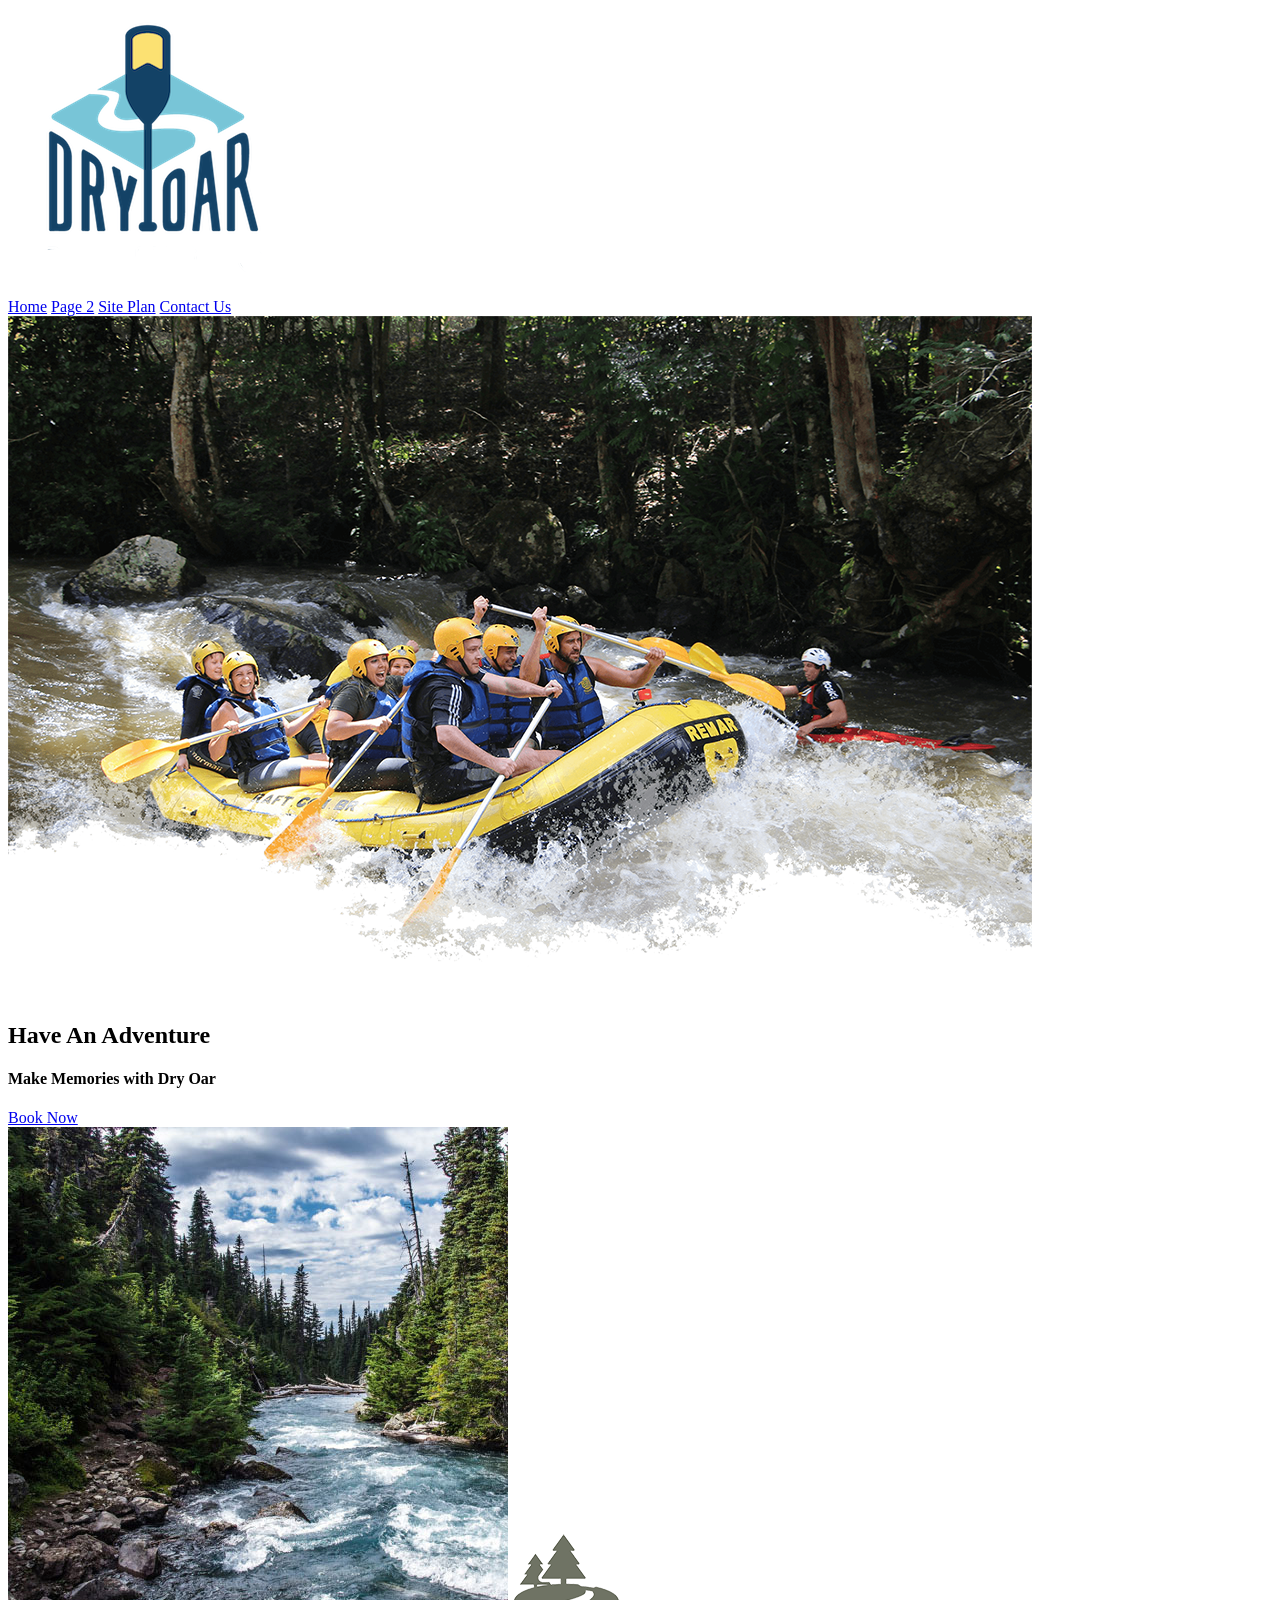
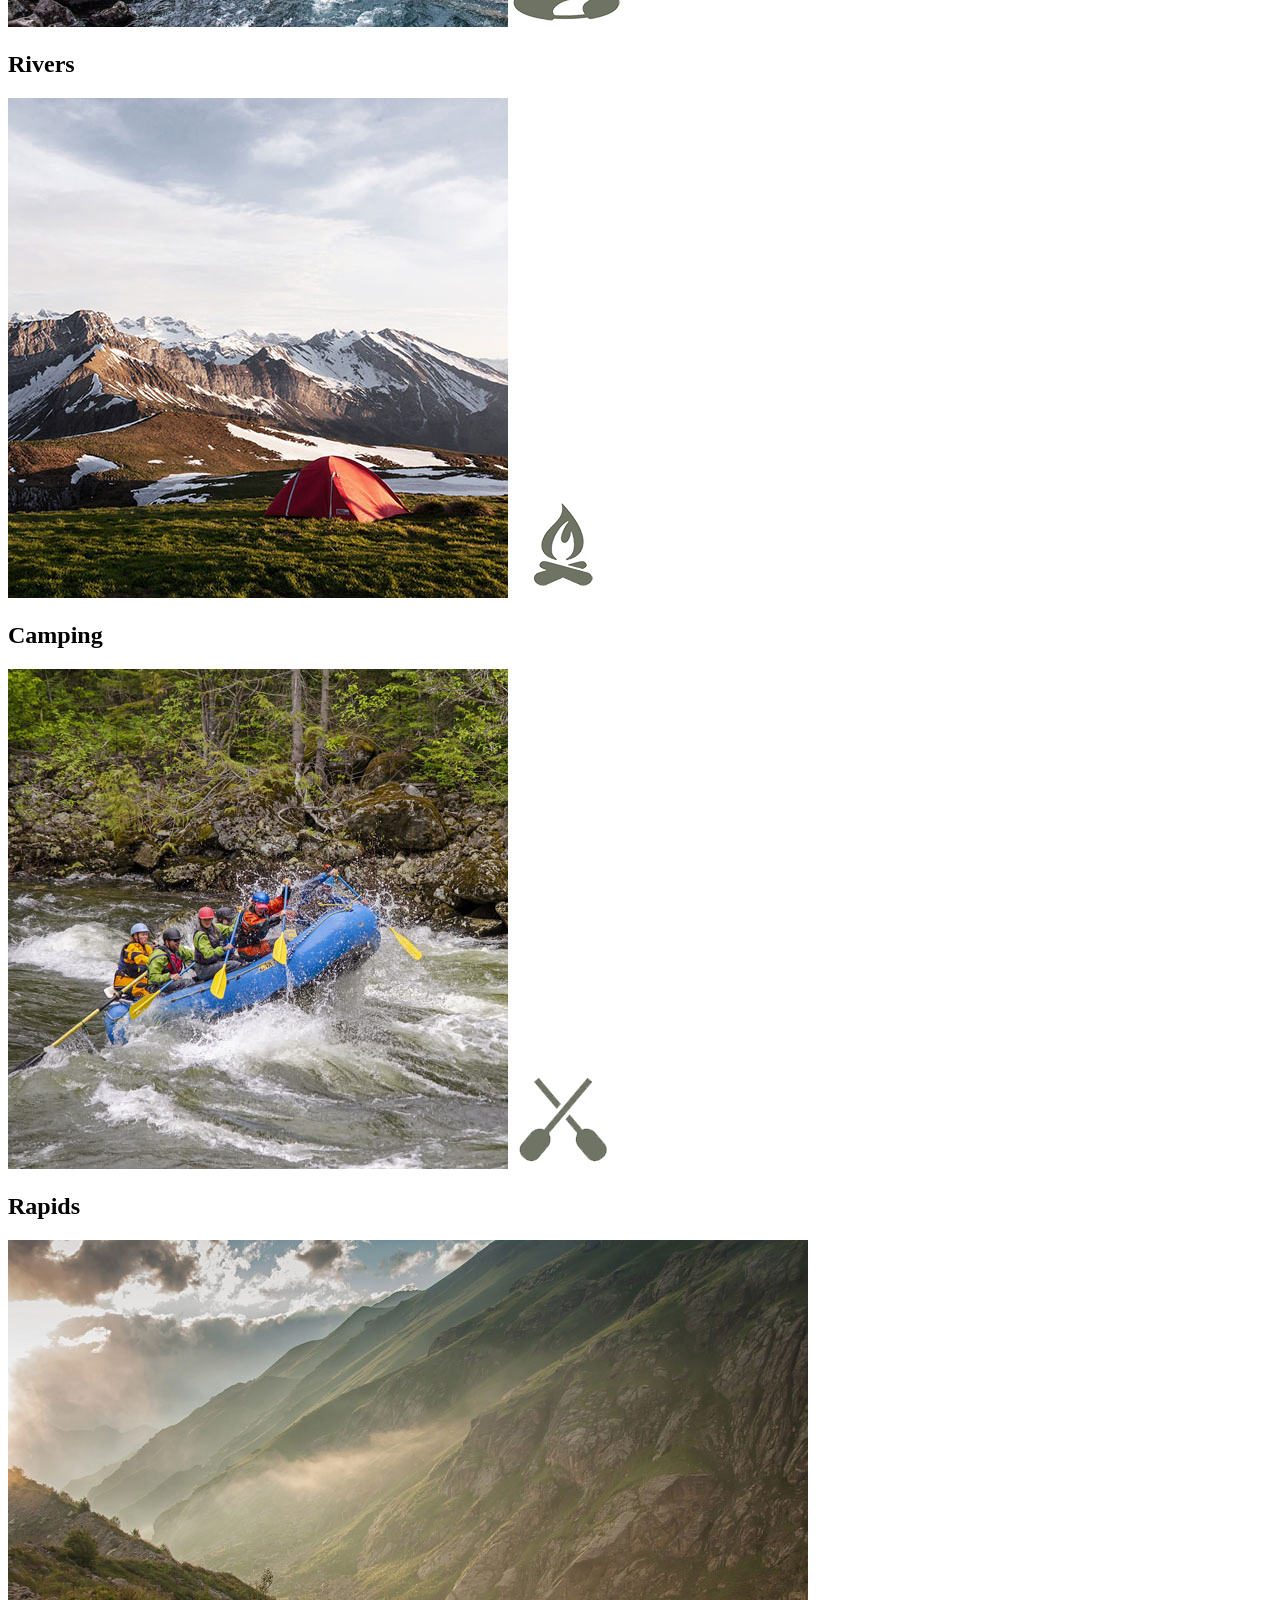
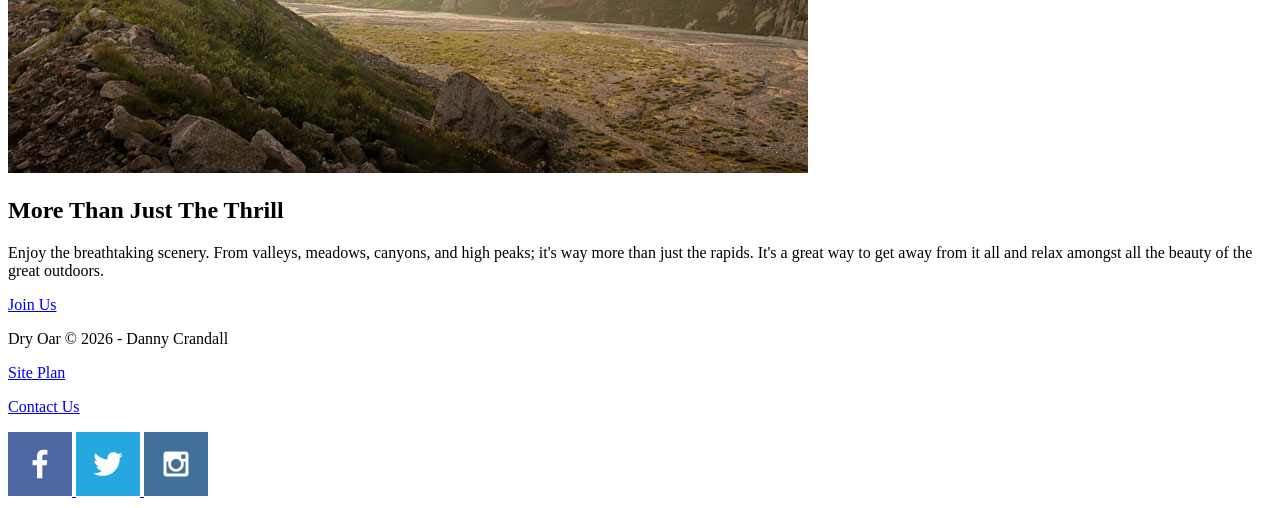
==== wwr/index.html @ 43582ebe "main" ====
<!DOCTYPE html>
<html lang="en">
<head>
    <meta charset="UTF-8">
    <meta name="viewport" content="width=device-width, initial-scale=1.0">
    <title>Dry Oar | White Water Rafting</title>
</head>
<body>
    <header>
        <a id="logo_link" href="index.html">
            <img class="logo" src="images/logo.png" alt="Dry Oar Logo"/>
        </a>
        <nav>
            <a href="index.html">Home</a>
            <a href="#">Page 2</a>
            <a href="#">Site Plan</a>
            <a href="#">Contact Us</a>
        </nav>
    </header>

    <div id="hero">
        <div id="hero-box">
            <img id="hero-img" src="images/hero.png" alt="People enjoying white water rafting">
        </div>

        <section id="hero-msg">
            <h1 class="home-title">Have An Adventure</h1>
            <h4>Make Memories with Dry Oar</h4>
            <div class="button-box">
                <a class="book" href="contactus.html">Book Now</a>
            </div>
        </section>
    </div>
<main class="home-grid">
      <section class="rivers-card">
        <img class="card-img" src="images/rivers.png" alt="river in forest" />
        <img class="icon" src="images/river_icon.png" alt="river icon" />
        <h2>Rivers</h2>
      </section>

      <section class="camping-card">
        <img class="card-img" src="images/camping.png" alt="tent in mountains" />
        <img class="icon" src="images/fire_icon.png" alt="fire icon" />
        <h2>Camping</h2>
      </section>

      <section class="rapids-card">
        <img class="card-img" src="images/rapids.png" alt="rafting boat" />
        <img class="icon" src="images/oars.png" alt="oars icon" />
        <h2>Rapids</h2>
      </section>

      <img class="mountains" src="images/mountains.png" alt="Misty mountains" />

      <section class="msg">
        <h2>More Than Just The Thrill</h2>
        <p>
          Enjoy the breathtaking scenery. From valleys, meadows, canyons, and high
          peaks; it's way more than just the rapids. It's a great way to get away
          from it all and relax amongst all the beauty of the great outdoors.
        </p>
        <a class="join" href="rivers.html">Join Us</a>
      </section>
    </main>

    <footer>
      <p>Dry Oar &copy; 2026 - Danny Crandall</p>
      <p><a href="site-plan-rafting.html">Site Plan</a></p>
      <p><a href="contactus.html">Contact Us</a></p>

      <div class="social">
        <a href="https://facebook.com">
          <img src="images/facebook.png" alt="fb icon" />
        </a>
        <a href="https://twitter.com">
          <img src="images/twitter.png" alt="twitter icon" />
        </a>
        <a href="https://instagram.com">
          <img src="images/instagram.png" alt="instagram icon" />
        </a>
      </div>
    </footer>

</body>
</html>
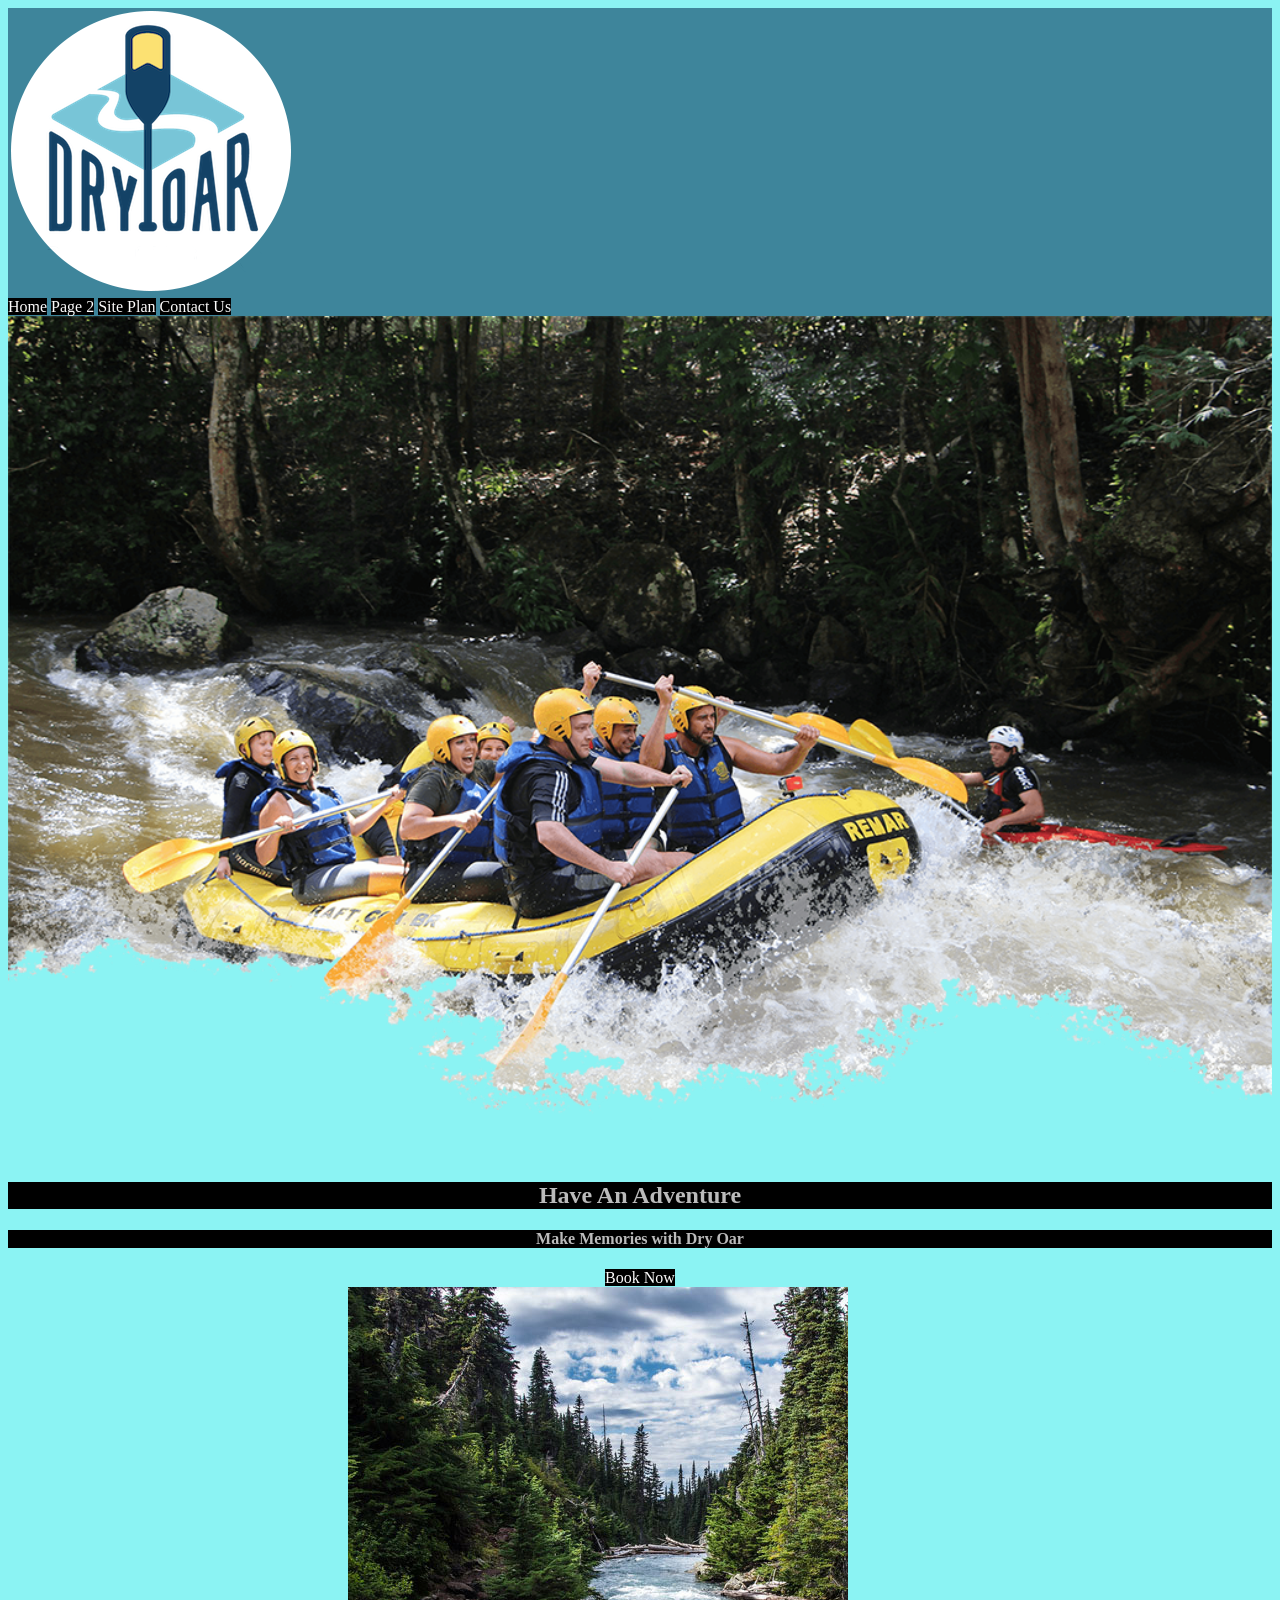
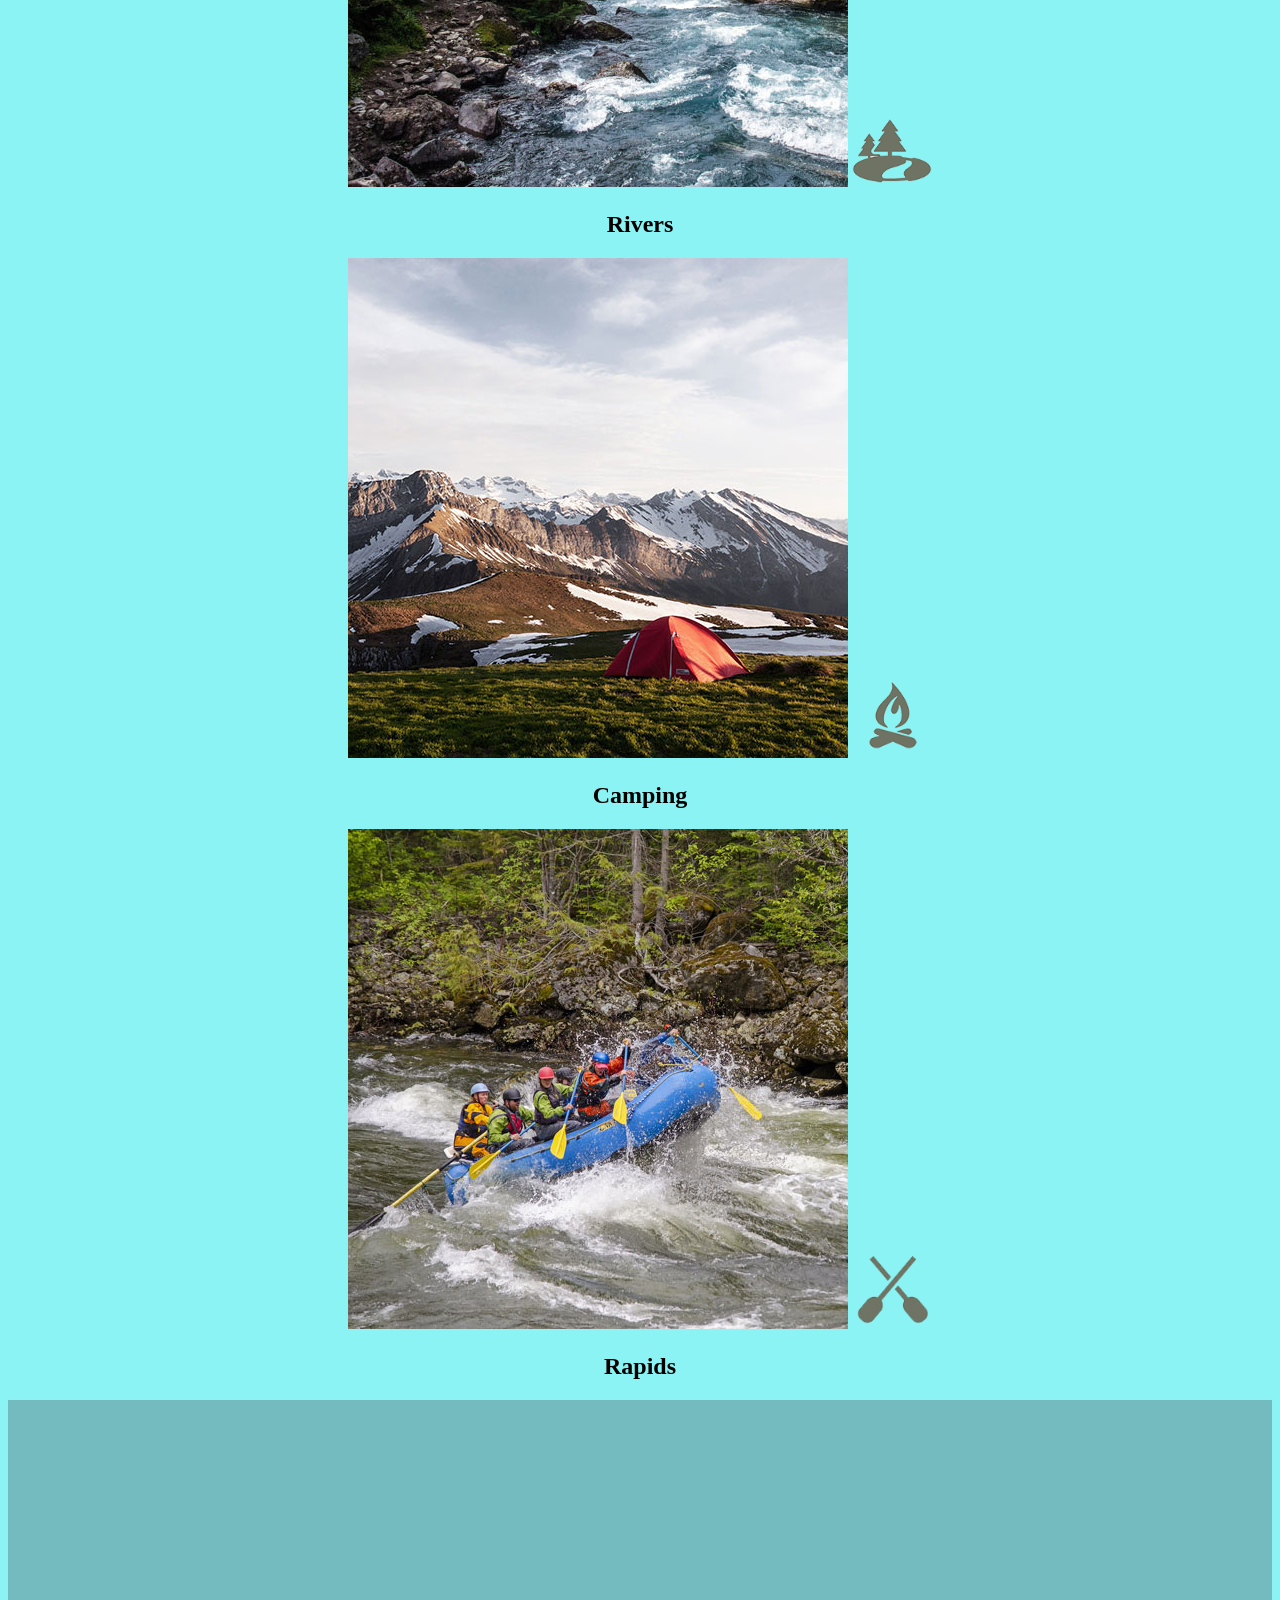
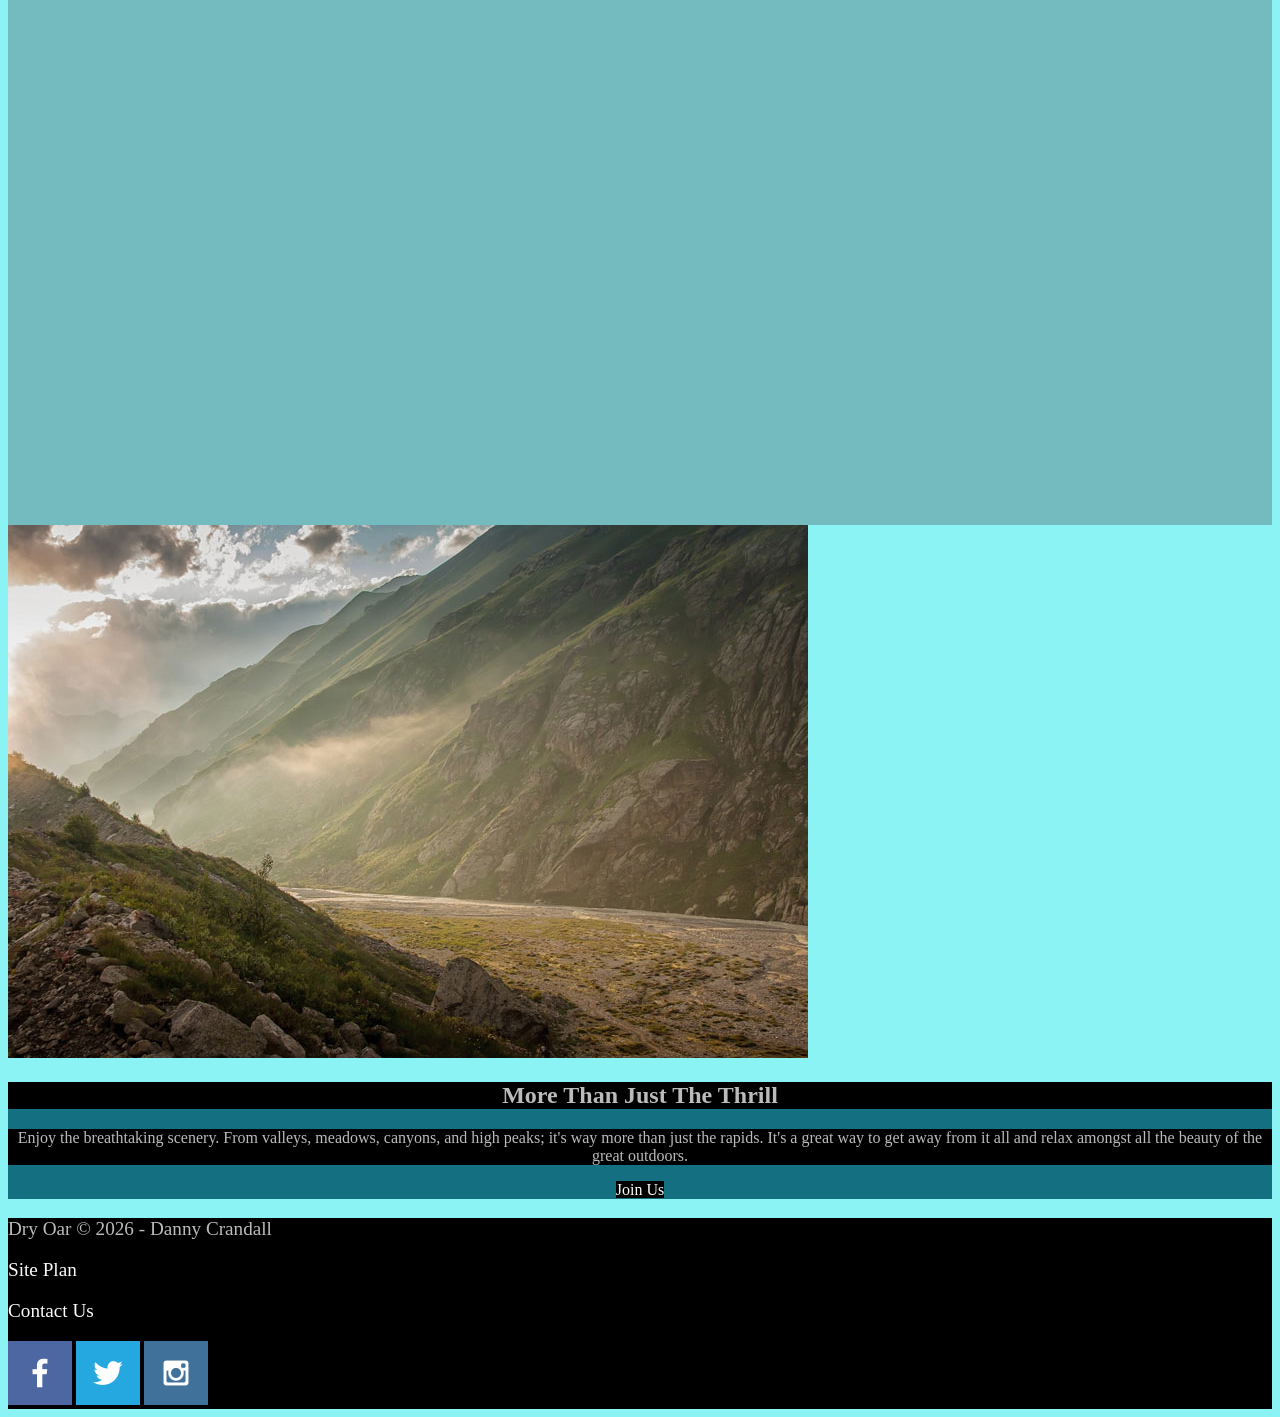
==== commit 4689435a: "commit" ====
--- a/wwr/index.html
+++ b/wwr/index.html
@@ -4,6 +4,7 @@
     <meta charset="UTF-8">
     <meta name="viewport" content="width=device-width, initial-scale=1.0">
     <title>Dry Oar | White Water Rafting</title>
+    <link rel="stylesheet" href="styles/style.css">
 </head>
 <body>
     <header>
@@ -43,13 +44,13 @@
         <img class="icon" src="images/fire_icon.png" alt="fire icon" />
         <h2>Camping</h2>
       </section>
-
+      
       <section class="rapids-card">
         <img class="card-img" src="images/rapids.png" alt="rafting boat" />
         <img class="icon" src="images/oars.png" alt="oars icon" />
         <h2>Rapids</h2>
       </section>
-
+      <div id="background"></div> 
       <img class="mountains" src="images/mountains.png" alt="Misty mountains" />
 
       <section class="msg">
@@ -81,5 +82,11 @@
       </div>
     </footer>
 
+        <div id="content">
+
+      </div>
+
+
+
 </body>
 </html>
--- a/wwr/styles/style.css
+++ b/wwr/styles/style.css
@@ -0,0 +1,119 @@
+#element {
+    max-width: 1600px;
+    margin: 0 auto;
+}
+nav a {
+    text-align: center;
+}
+#hero-msg h1{
+    text-align: center;
+}
+#hero-msg h4 {
+    text-align: center;
+}
+.button-box {
+    text-align: center;
+}
+main section {
+    text-align: center;
+}
+
+#background {
+    height: 725px;
+}
+
+body {
+    background-color: #8bf3f3; 
+}
+header {
+    background-color:rgb(62, 133, 155);
+}
+nav a:hover {
+    background-color: rgb(37, 176, 201);
+}
+.book, .join {
+    background-color: rgb(14, 174, 202);
+}
+.book:hover, .join:hover {
+    background-color: rgb(37, 194, 204);
+}
+#background {
+    background-color: rgb(116, 187, 192);
+}
+.msg {
+    background-color: rgb(20, 111, 129);
+}
+footer {
+    background-color: rgb(21, 143, 180);
+}
+nav a:hover {
+    background-color: black;
+    color: #bbbbbb;
+}    
+nav a {
+    background-color: black;
+    color: #bbbbbb;
+}    
+.home-title {
+    background-color: black;
+    color: #bbbbbb;
+}    
+h4 {
+    background-color: black;
+    color: #bbbbbb;
+}    
+.book, .join {
+    background-color: black;
+    color: #bbbbbb;
+}    
+.book:hover, .join:hover {
+    background-color: black;
+    color: #bbbbbb;
+}    
+.msg h2 {
+    background-color: black;
+    color: #bbbbbb;
+}    
+.msg p {
+    background-color: black;
+    color: #bbbbbb;
+}    
+footer {
+    background-color: black;
+    color: #bbbbbb;
+}    
+footer a {
+    background-color: black;
+    color: #bbbbbb;
+}    
+footer a:hover {
+    background-color: black;
+    color: #bbbbbb;
+}    
+.icon {
+    width: 80px;
+}
+#hero-img {
+    width: 100%;
+}
+nav a {
+    text-align: center;
+    color: #fcfbfb;
+    text-decoration: none;
+}    
+.book, .join {
+    text-align: center;
+    color: #fcfbfb;
+    text-decoration: none;
+}    
+footer a {
+    text-align: center;
+    color: #fcfbfb;
+    text-decoration: none;
+}    
+footer p {
+    font-size: 1.2em;
+}    
+footer p a:hover {
+    text-decoration: underline;
+}    
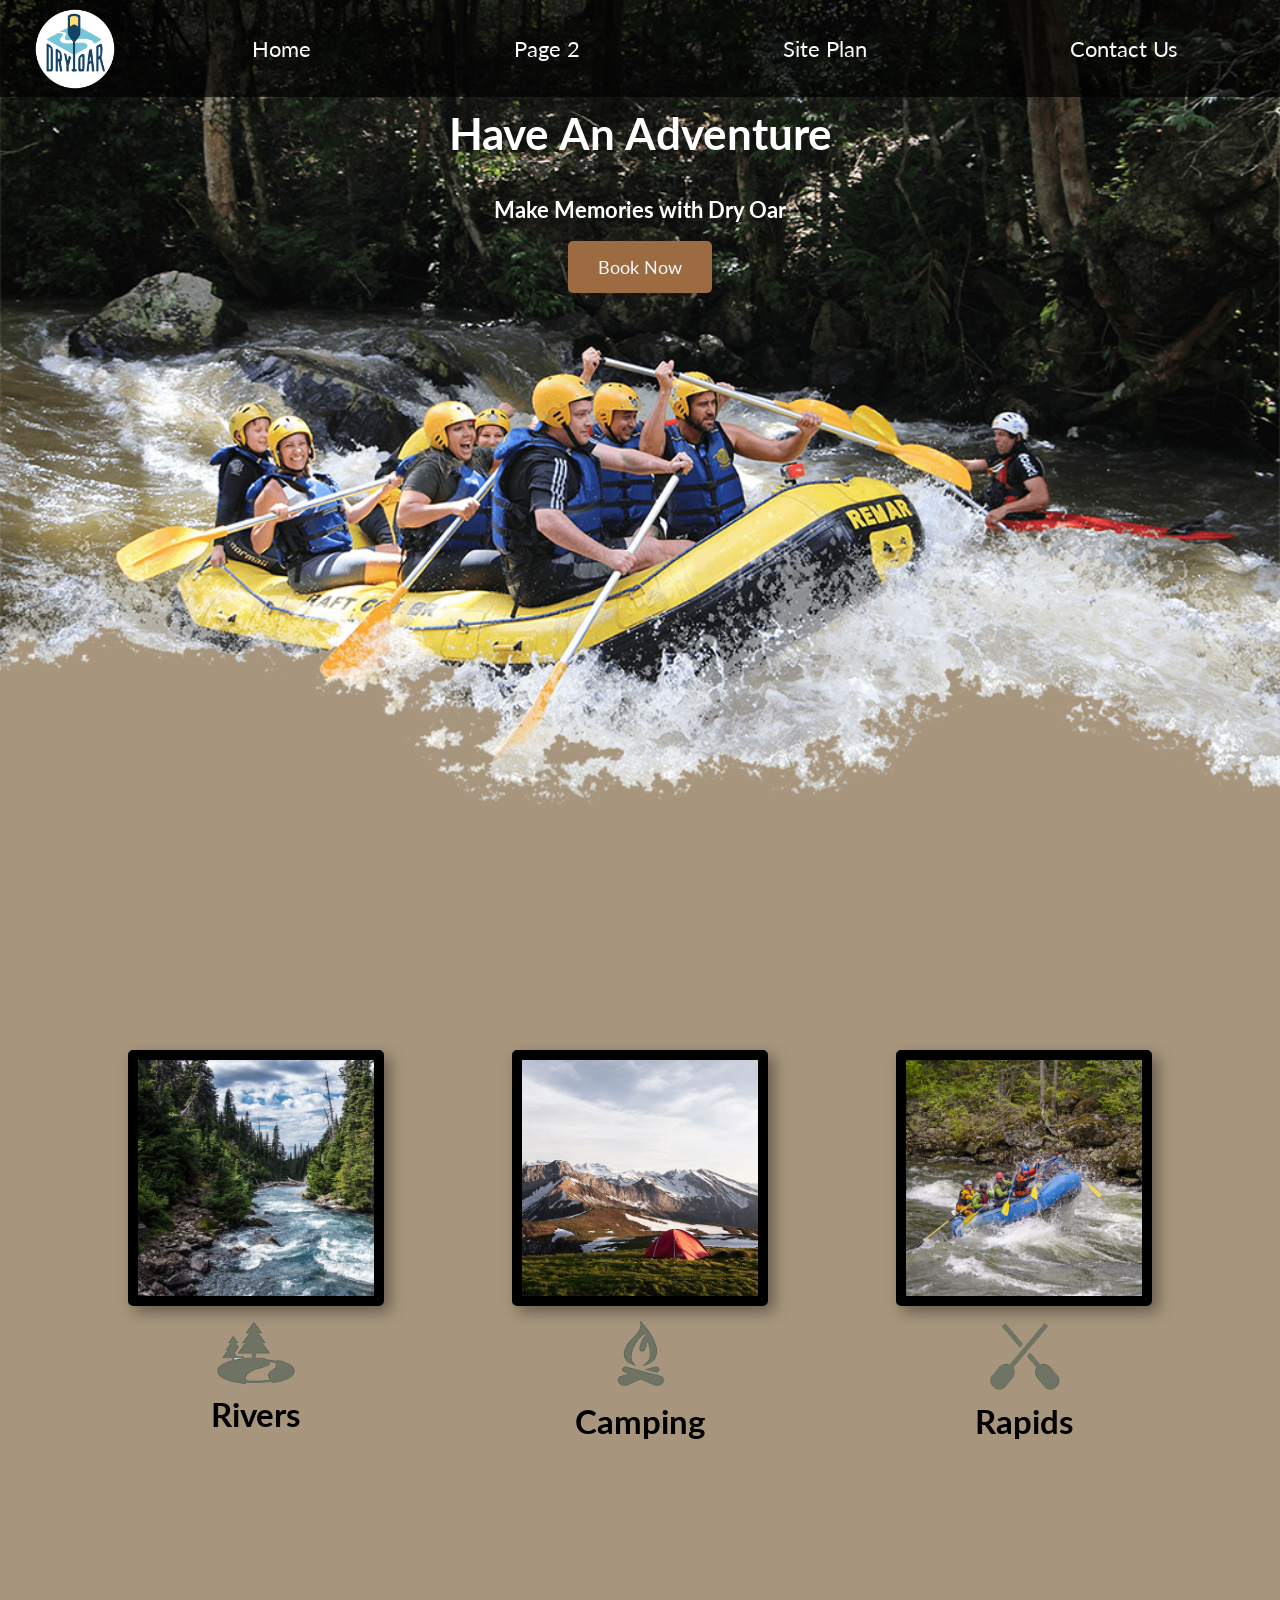
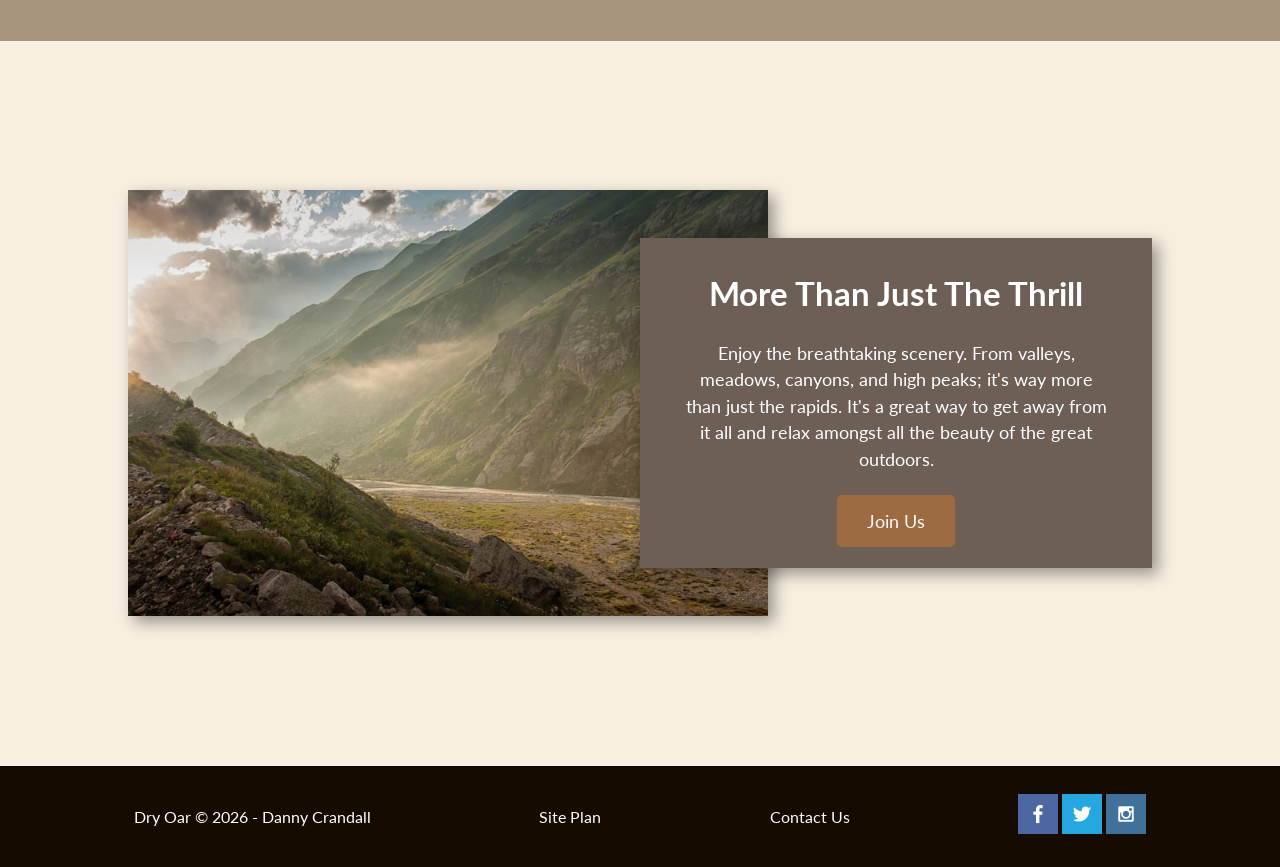
==== commit eac2eb4c: "fixed it" ====
--- a/wwr/index.html
+++ b/wwr/index.html
@@ -14,8 +14,8 @@
         <nav>
             <a href="index.html">Home</a>
             <a href="#">Page 2</a>
-            <a href="#">Site Plan</a>
-            <a href="#">Contact Us</a>
+            <a href="site-plan-rafting.html">Site Plan</a>
+            <a href="contactus.html">Contact Us</a>
         </nav>
     </header>
 
--- a/wwr/styles/style.css
+++ b/wwr/styles/style.css
@@ -1,9 +1,67 @@
+@import url('https://fonts.googleapis.com/css2?family=Lato:wght@400;700&display=swap');
+
+body {
+    background-color: #3d352a;
+    font-family: 'Lato', Helvetica, sans-serif;
+    font-size: 22px;
+    margin: 0;
+    padding: 0;
+}
+
+h2 {
+    margin: 0;
+}
+
+#logo_link {
+    padding-top: 5px;
+}
+
+.home-title {
+    font-family: 'Lato', Helvetica, sans-serif;
+    font-size: 2em;
+    margin-top: 10px;
+}
+
+.book, .join {
+    font-family: 'Lato', Helvetica, sans-serif;
+    font-size: 18px;
+    padding: 10px 20px;
+    border-radius: 5px;
+    text-decoration: none;
+    margin-top: 50px;
+}
+
+.msg p {
+    font-family: 'Lato', Helvetica, sans-serif;
+    font-size: .8em;
+    padding: 10px;
+    line-height: 1.5em;
+}
+
+footer .social img {
+    padding-top: 0 5px;
+    width: 40px;
+}
+
+.card-img {
+    border: 10px solid black;
+    box-shadow: 6px 6px 15px rgba(0, 0, 0, 0.4);
+    border-radius: 5px;
+    display: block;
+}
+
+main section img {
+    box-sizing: border-box;
+}
+
 #element {
     max-width: 1600px;
     margin: 0 auto;
 }
 nav a {
     text-align: center;
+    padding: 35px;
+    background-color: none !important;
 }
 #hero-msg h1{
     text-align: center;
@@ -23,97 +81,237 @@
 }
 
 body {
-    background-color: #8bf3f3; 
+    background-color: rgb(167, 150, 125);
 }
 header {
-    background-color:rgb(62, 133, 155);
+    background-color:rgba(0, 0, 0, 0.7);
+    display: grid;
+    grid-template-columns: 150px auto;
+}
+.book, .join {
+    padding: 15px 30px;
+}
+#background {
+    background-color: rgb(248, 239, 224);
+}
+.msg {
+    background-color: rgb(109, 95, 85);
+    padding: 35px;
 }
 nav a:hover {
-    background-color: rgb(37, 176, 201);
-}
+    color: #eaffdc;
+    transform: scale(1.1);                                                                                                      
+}    
+nav a {
+    color: #ffffff;
+    transition: transform 0.3s ease;
+    display: inline-block;
+}    
+.home-title {
+    color: #ffffff;
+}    
+h4 {
+    color: #ffffff;
+}    
 .book, .join {
-    background-color: rgb(14, 174, 202);
-}
+    background-color: rgb(156, 107, 66);
+    color: #ffffff;
+}    
 .book:hover, .join:hover {
-    background-color: rgb(37, 194, 204);
-}
-#background {
-    background-color: rgb(116, 187, 192);
-}
-.msg {
-    background-color: rgb(20, 111, 129);
-}
+    background-color: rgb(59, 32, 20);
+    color: #ffffff;
+}    
+.msg h2 {
+    color: #ffffff;
+}    
+.msg p {
+    color: #ffffff;
+    padding-bottom: 15px;
+}    
 footer {
-    background-color: rgb(21, 143, 180);
-}
-nav a:hover {
-    background-color: black;
-    color: #bbbbbb;
-}    
-nav a {
-    background-color: black;
-    color: #bbbbbb;
-}    
-.home-title {
-    background-color: black;
-    color: #bbbbbb;
-}    
-h4 {
-    background-color: black;
-    color: #bbbbbb;
-}    
-.book, .join {
-    background-color: black;
-    color: #bbbbbb;
-}    
-.book:hover, .join:hover {
-    background-color: black;
-    color: #bbbbbb;
-}    
-.msg h2 {
-    background-color: black;
-    color: #bbbbbb;
-}    
-.msg p {
-    background-color: black;
-    color: #bbbbbb;
-}    
-footer {
-    background-color: black;
-    color: #bbbbbb;
+    background-color: rgb(22, 11, 1);
+    color: #ffffff;
+    padding: 25px 50px;
+    display: flex;
+    justify-content: space-around;
+    align-items: center;
 }    
 footer a {
-    background-color: black;
-    color: #bbbbbb;
+    color: #ffffff;
+    font-size: 16px;
 }    
 footer a:hover {
-    background-color: black;
-    color: #bbbbbb;
+    color: #fdfccf;
 }    
 .icon {
     width: 80px;
-}
+    padding-top: 10px;
+}
+nav a {
+    text-align: center;
+    color: #fcfbfb;
+    text-decoration: none;
+}    
+.book, .join {
+    text-align: center;
+    color: #fcfbfb;
+    text-decoration: none;
+}    
+footer a {
+    text-align: center;
+    color: #fcfbfb;
+    text-decoration: none;
+}    
+footer p {
+    font-size: 16px;
+}    
+footer p a:hover {
+    text-decoration: underline;
+}    
+
+.rivers-card, .camping-card, .rapids-card {
+    margin: 200px 0;
+}
+
+nav{
+    display: flex;
+    justify-content: space-around;
+    background-color: none;
+}
+
+#logo_link {
+    padding-top: 5px;
+    justify-self: center;
+    align-self: center;
+}
+
+#hero {
+    display: grid;
+    grid-template-columns: 1fr 3fr 1fr;
+    margin-top: -100px; 
+    height: 100%;
+    overflow: hidden;
+}
+
+#hero-box {
+    grid-column: 1/4;
+    grid-row: 1/3;
+    z-index: -1;
+    height: 100%;
+}
+
+#hero-msg h4 {
+    color: white;
+}
+
 #hero-img {
     width: 100%;
-}
-nav a {
-    text-align: center;
-    color: #fcfbfb;
-    text-decoration: none;
-}    
-.book, .join {
-    text-align: center;
-    color: #fcfbfb;
-    text-decoration: none;
-}    
-footer a {
-    text-align: center;
-    color: #fcfbfb;
-    text-decoration: none;
-}    
-footer p {
-    font-size: 1.2em;
-}    
-footer p a:hover {
-    text-decoration: underline;
-}    +    height: 100%;
+    object-fit: cover;
+    object-position: bottom center;
+    display: block;
+    
+}
+
+#hero-msg {
+    grid-column: 2/3;
+    grid-row: 1/2;
+    margin-top: 100px;
+}
+
+.home-grid {
+  display: grid;
+  grid-template-columns: repeat(10, 1fr);
+}
+
+.card-img, .mountains {
+    width: 100%;
+    box-shadow: 6px 6px 15px rgba(0, 0, 0, 0.4);
+}
+
+.rivers-card {
+    grid-column: 2/4;
+    grid-row: 2/3;
+}
+
+#background {
+    grid-column: 1/11;
+    grid-row: 4/9;
+}
+
+.mountains {
+    grid-column: 2/7;
+    grid-row: 5/8;
+}
+
+.msg {
+    grid-column: 6/10;
+    grid-row: 6/7;
+    box-shadow: 6px 6px 15px rgba(0, 0, 0, 0.4);
+}
+
+.camping-card {
+    grid-column: 5/7;
+    grid-row: 2/3;
+}
+
+.rapids-card {
+    grid-column: 8/10;
+    grid-row: 2/3;
+}
+
+.logo {
+    width: 80px;
+}
+
+
+
+
+@media screen and (max-width: 900px) {
+    #hero, .home-grid {
+        display: block;
+        height: auto;
+    }
+    header{
+        height: auto;
+    }
+    nav, footer {
+        flex-direction: column;
+    }
+    nav a {
+        display: block;
+        padding: 15px;
+    }
+    #hero {
+        margin-top: 0;
+    }
+    #hero-msg {
+        margin-top: 0;
+        height: 90px;
+    }
+    #hero-msg h4 {
+        display: none;
+    }
+    #hero-msg h1 {
+        color: #000000;
+    }
+    .home-title {
+        font-size: 25px;
+    }
+    .rivers-card, .camping-card, .rapids-card { 
+        margin: 50px auto;
+        width: 60%;
+        display: block;
+    }
+    #background {
+        display: none;
+    }
+    .mountains, .msg {
+        width: 80%;
+        display: block;
+        margin: 0 auto;
+    }
+    footer {
+        margin-top: 25px;
+    }
+}
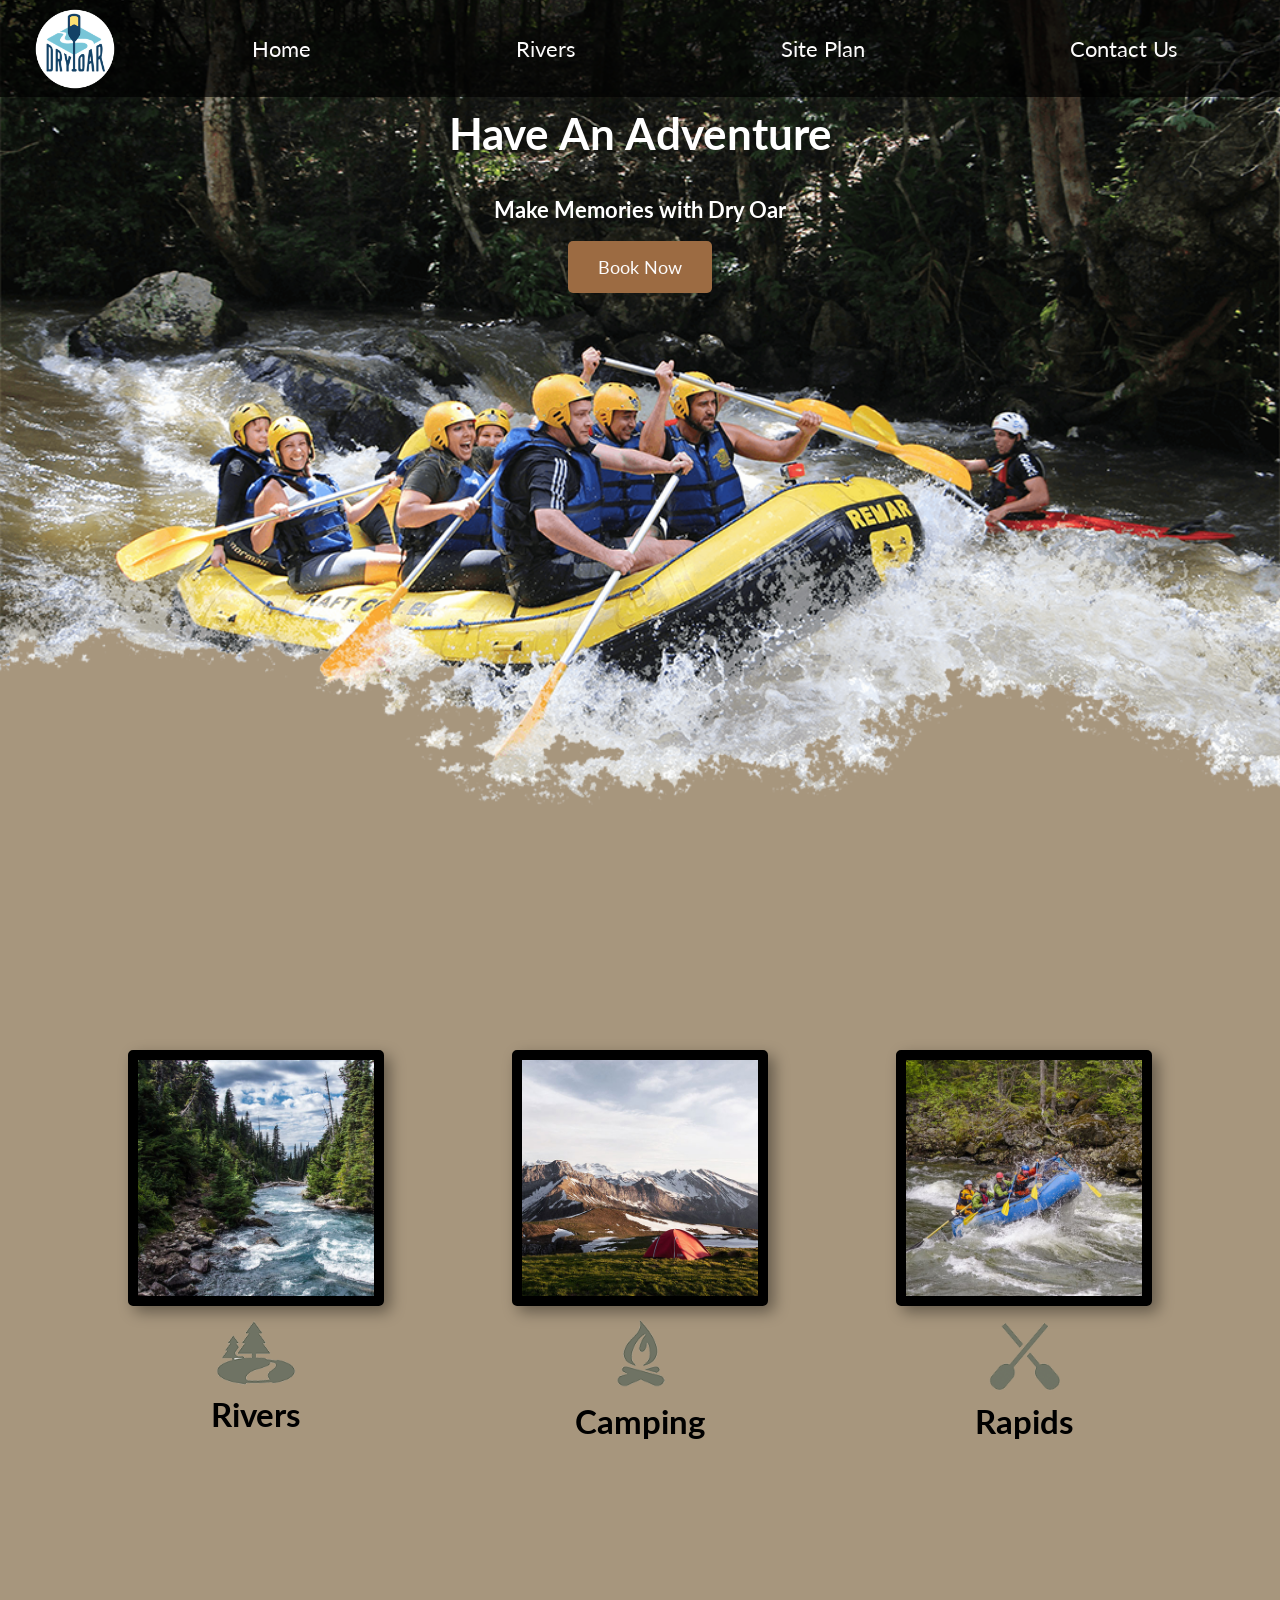
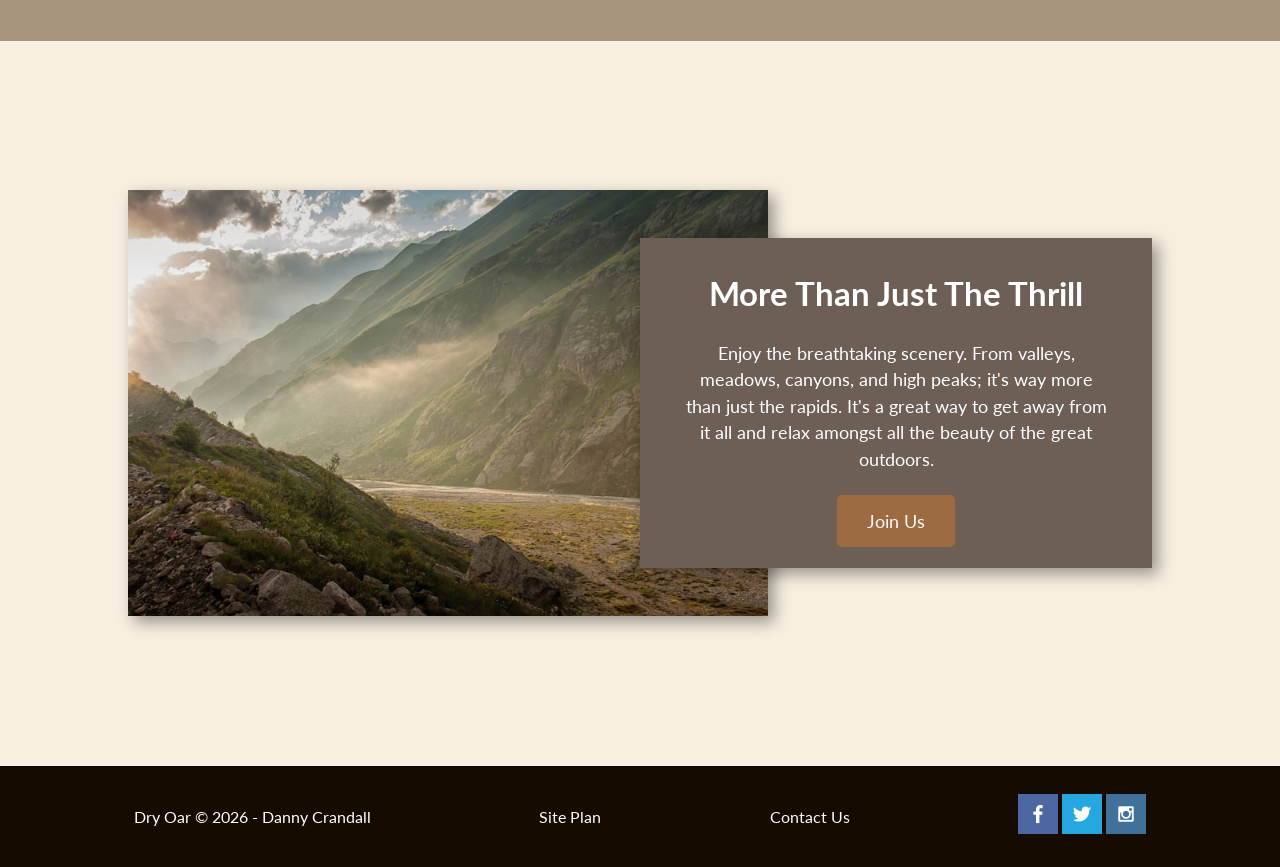
==== commit 6d42d85e: "link" ====
--- a/wwr/index.html
+++ b/wwr/index.html
@@ -13,7 +13,7 @@
         </a>
         <nav>
             <a href="index.html">Home</a>
-            <a href="#">Page 2</a>
+            <a href="rivers.html">Rivers</a>
             <a href="site-plan-rafting.html">Site Plan</a>
             <a href="contactus.html">Contact Us</a>
         </nav>
--- a/wwr/styles/style.css
+++ b/wwr/styles/style.css
@@ -314,4 +314,69 @@
     footer {
         margin-top: 25px;
     }
-}+}
+
+
+.rivers-main {
+    max-width: 1100px;
+    margin: 0 auto;
+    background-color: white;
+    padding: 40px 20px 60px 20px;
+}
+
+.rivers-title {
+    font-family: 'Lato', Helvetica, sans-serif;
+    font-size: 2.5em;
+    margin-bottom: 20px;
+    text-align: center;
+}
+
+.rivers-intro {
+    font-family: 'Lato', Helvetica, sans-serif;
+    font-size: 1.2em;
+    margin-bottom: 40px;
+    text-align: center;
+    max-width: 700px;
+    align-items: center;
+    margin-left: auto;
+    margin-right: auto;
+}
+
+.river-row {
+    display: grid;
+    grid-template-columns: 1fr 1fr;
+    align-items: center;
+    margin-bottom: 60px;
+    gap: 30px;
+}
+
+.river-image {
+    width: 100%;
+    border-radius: 5px;
+    box-shadow: 6px 6px 15px rgba(0, 0, 0, 0.4);
+    display: block;
+    max-width: 500px;
+}
+
+.river-text {
+    background-color: rgb(167, 150, 125);
+    padding: 25px;
+    border-left: 8px solid black;
+}
+
+.river-text h2 {
+    margin-top: 0;
+    margin-bottom: 10px;
+    font-family:'Lato', Helvetica, sans-serif;
+    color: #ffffff;
+}
+
+@media screen and (max-width: 900px) {
+  .river-row,
+  .reverse {
+    grid-template-columns: 1fr;
+  }
+
+  .river-img {
+    margin: 0 auto;
+  }
